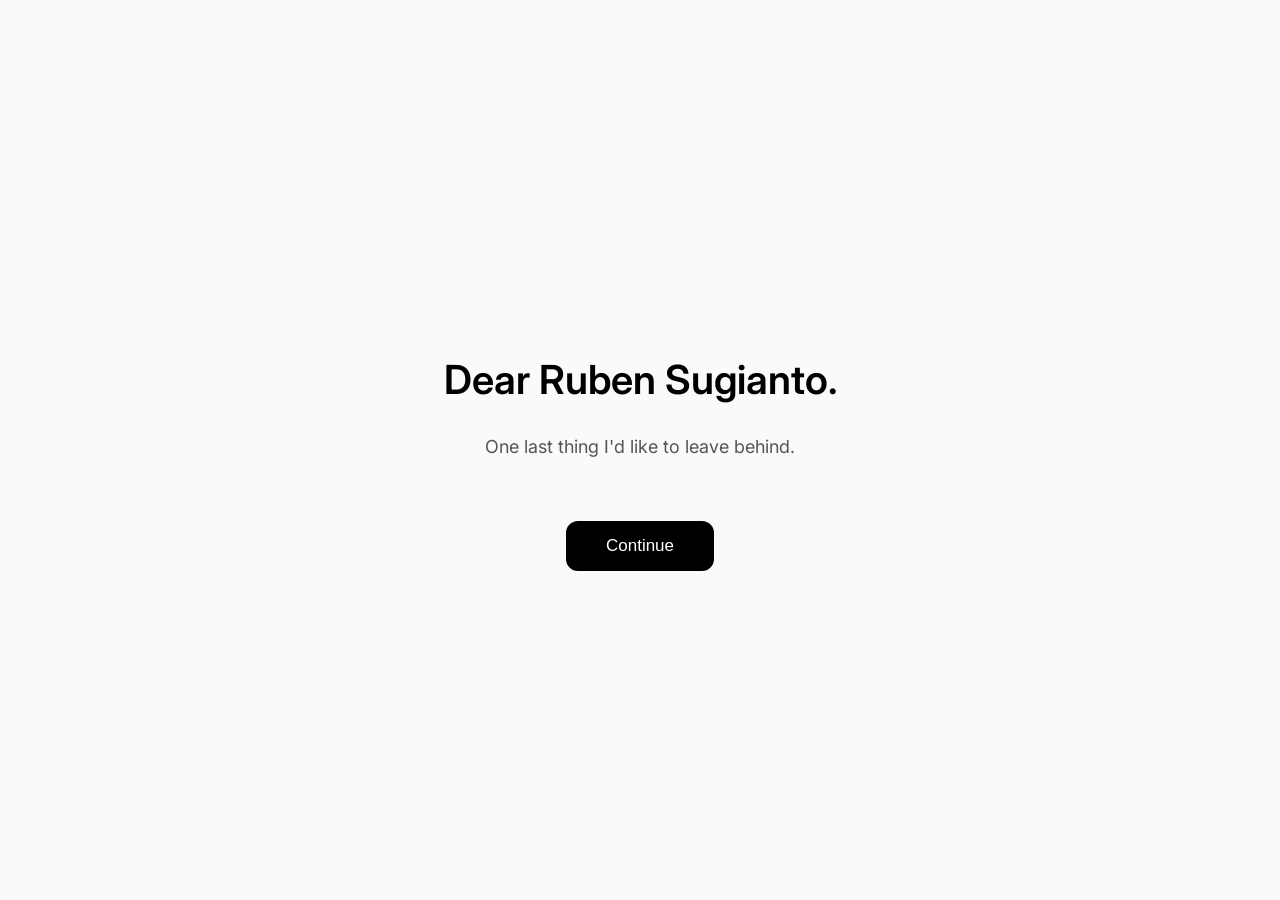
==== index.html @ edd71d2f "Create index.html" ====
<!DOCTYPE html>
<html>

<head>

<meta charset="UTF-8">

<title>Dear Ruben Sugianto</title>

<link rel="preconnect" href="https://fonts.googleapis.com">

<link href="https://fonts.googleapis.com/css2?family=Inter:wght@300;400;600&display=swap" rel="stylesheet">

<style>

body{

font-family:Inter;

background:#fafafa;

display:flex;

justify-content:center;

align-items:center;

height:100vh;

margin:0;

}

.card{

max-width:650px;

padding:60px;

text-align:center;

}

h1{

font-weight:600;

font-size:40px;

}

p{

font-size:18px;

color:#555;

line-height:1.8;

}

button{

margin-top:40px;

padding:15px 40px;

font-size:17px;

border:none;

border-radius:12px;

cursor:pointer;

background:black;

color:white;

}

</style>

</head>

<body>

<div class="card">

<h1>Dear Ruben Sugianto.</h1>

<p>

One last thing I'd like to leave behind.

</p>

<button onclick="location.href='letter.html'">

Continue

</button>

</div>

</body>

</html>
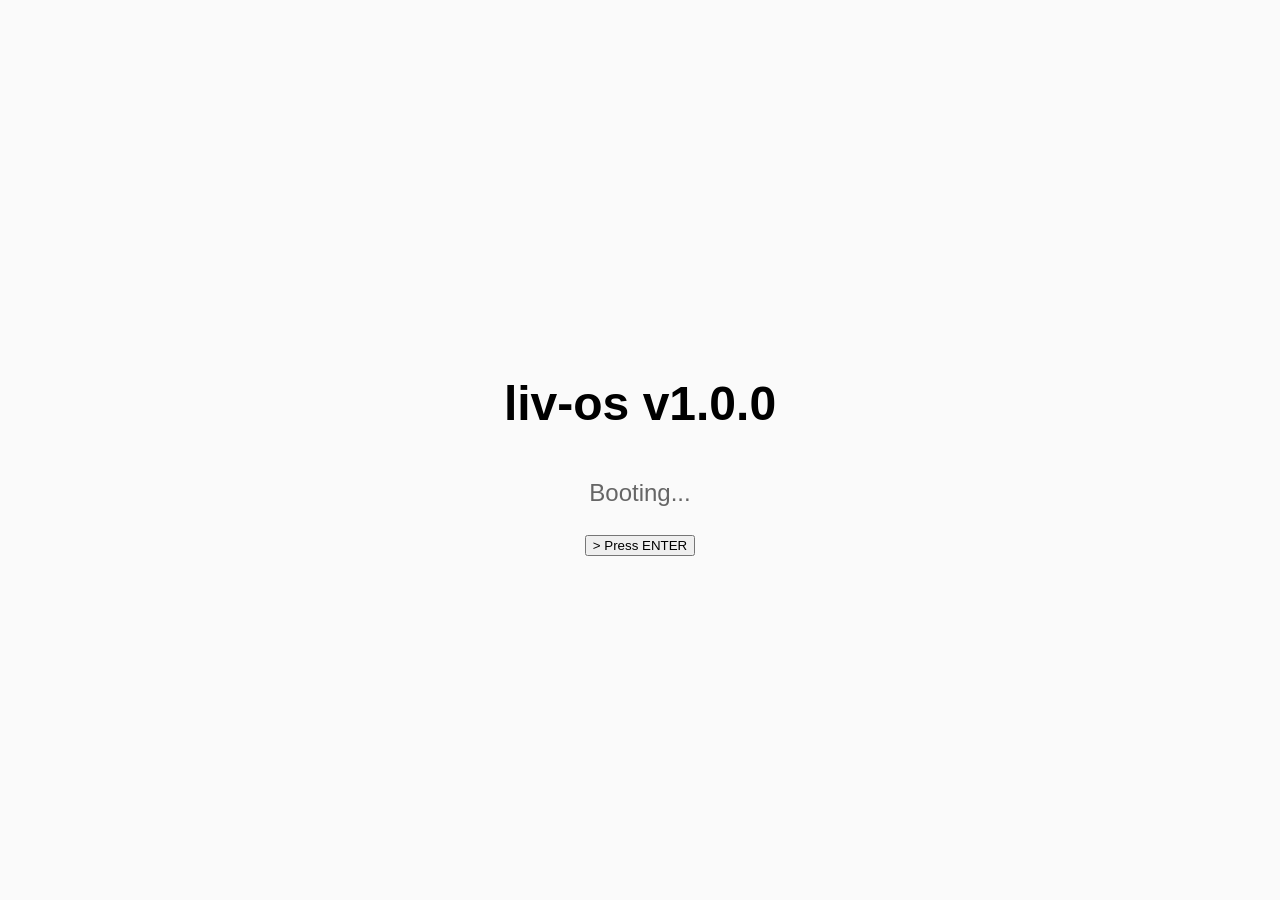
==== commit f4987ba9: "Update index.html" ====
--- a/index.html
+++ b/index.html
@@ -1,108 +1,45 @@
 <!DOCTYPE html>
-<html>
+<html lang="en">
 
 <head>
 
 <meta charset="UTF-8">
+<meta name="viewport" content="width=device-width, initial-scale=1.0">
 
-<title>Dear Ruben Sugianto</title>
+<title>liv-os</title>
 
-<link rel="preconnect" href="https://fonts.googleapis.com">
-
-<link href="https://fonts.googleapis.com/css2?family=Inter:wght@300;400;600&display=swap" rel="stylesheet">
-
-<style>
-
-body{
-
-font-family:Inter;
-
-background:#fafafa;
-
-display:flex;
-
-justify-content:center;
-
-align-items:center;
-
-height:100vh;
-
-margin:0;
-
-}
-
-.card{
-
-max-width:650px;
-
-padding:60px;
-
-text-align:center;
-
-}
-
-h1{
-
-font-weight:600;
-
-font-size:40px;
-
-}
-
-p{
-
-font-size:18px;
-
-color:#555;
-
-line-height:1.8;
-
-}
-
-button{
-
-margin-top:40px;
-
-padding:15px 40px;
-
-font-size:17px;
-
-border:none;
-
-border-radius:12px;
-
-cursor:pointer;
-
-background:black;
-
-color:white;
-
-}
-
-</style>
+<link rel="stylesheet" href="css/style.css">
 
 </head>
 
-<body>
+<body class="boot">
 
-<div class="card">
+<div class="terminal">
 
-<h1>Dear Ruben Sugianto.</h1>
+<h1>liv-os v1.0.0</h1>
 
-<p>
+<p>Booting...</p>
 
-One last thing I'd like to leave behind.
+<div class="progress-container">
 
-</p>
+<div id="progress" class="progress"></div>
 
-<button onclick="location.href='letter.html'">
+</div>
 
-Continue
+<div id="logs"></div>
+
+<div id="systemReady"></div>
+
+<button id="enterButton">
+
+> Press ENTER
 
 </button>
 
 </div>
 
+<script src="js/boot.js"></script>
+
 </body>
 
 </html>
--- a/css/style.css
+++ b/css/style.css
@@ -0,0 +1,86 @@
+body{
+
+    margin:0;
+    background:#fafafa;
+
+    font-family:Inter, sans-serif;
+
+    display:flex;
+    justify-content:center;
+    align-items:center;
+
+    height:100vh;
+
+    text-align:center;
+
+}
+
+.container{
+
+    width:90%;
+    max-width:700px;
+
+}
+
+h1{
+
+    font-size:48px;
+    font-weight:600;
+
+    margin-bottom:40px;
+
+}
+
+p{
+
+    font-size:24px;
+
+    color:#666;
+
+    line-height:1.8;
+
+    margin:20px 0;
+
+}
+
+#continueBtn{
+
+    display:none;
+
+    margin-top:60px;
+
+    text-decoration:none;
+
+    color:black;
+
+    font-weight:600;
+
+    font-size:18px;
+
+    transition:.3s;
+
+}
+
+#continueBtn:hover{
+
+    transform:translateY(-3px);
+
+}
+
+.cursor{
+
+    border-right:2px solid black;
+
+    animation:blink .8s infinite;
+
+}
+
+@keyframes blink{
+
+50%{
+
+border-color:transparent;
+
+}
+
+}
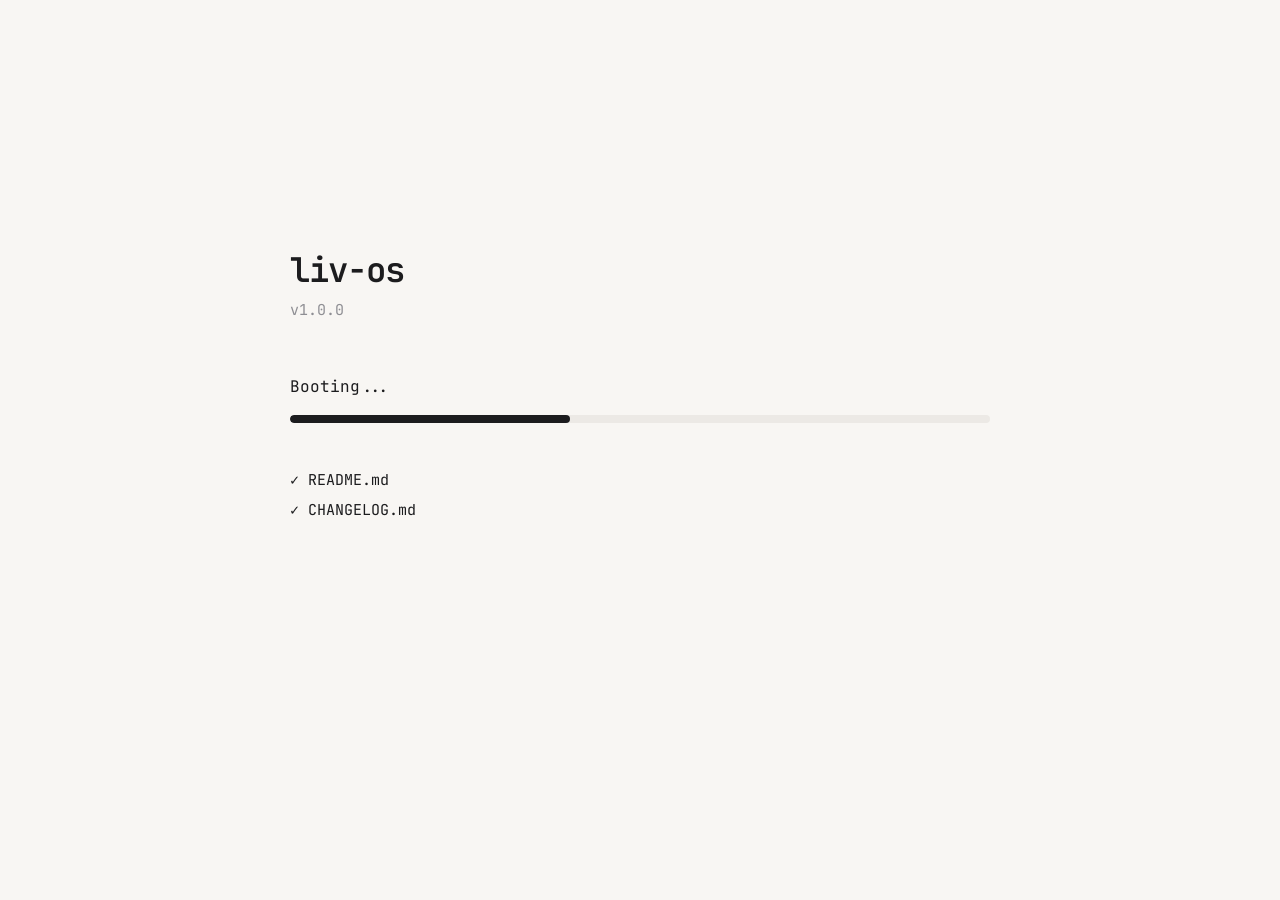
==== commit d78ddfd2: "Finish boot & welcome screens, start envelope v3" ====
--- a/index.html
+++ b/index.html
@@ -4,9 +4,16 @@
 <head>
 
 <meta charset="UTF-8">
+
 <meta name="viewport" content="width=device-width, initial-scale=1.0">
 
 <title>liv-os</title>
+
+<link rel="preconnect" href="https://fonts.googleapis.com">
+
+<link rel="preconnect" href="https://fonts.gstatic.com" crossorigin>
+
+<link href="https://fonts.googleapis.com/css2?family=JetBrains+Mono:wght@400;500;600&display=swap" rel="stylesheet">
 
 <link rel="stylesheet" href="css/style.css">
 
@@ -16,9 +23,29 @@
 
 <div class="terminal">
 
-<h1>liv-os v1.0.0</h1>
+<div class="boot-header">
 
-<p>Booting...</p>
+<div class="logo">
+
+liv-os
+
+</div>
+
+<div class="version">
+
+v1.0.0
+
+</div>
+
+</div>
+
+<div class="boot-status">
+
+<p class="boot-text">
+
+Booting...
+
+</p>
 
 <div class="progress-container">
 
@@ -26,15 +53,23 @@
 
 </div>
 
-<div id="logs"></div>
+</div>
 
-<div id="systemReady"></div>
+<div id="logs" class="logs">
 
-<button id="enterButton">
+</div>
 
-> Press ENTER
+<div id="systemReady" class="system-ready">
 
-</button>
+</div>
+
+<div id="enterButton" class="enter">
+
+<span>&gt; Press ENTER</span>
+
+<span class="cursor">▋</span>
+
+</div>
 
 </div>
 
@@ -42,4 +77,4 @@
 
 </body>
 
-</html>
+</html>
--- a/css/style.css
+++ b/css/style.css
@@ -1,86 +1,324 @@
+/* =========================================================
+   liv-os
+   Boot Screen v2
+   Part 1
+========================================================= */
+
+/* ===========================
+   RESET
+=========================== */
+
+*{
+    margin:0;
+    padding:0;
+    box-sizing:border-box;
+}
+
+html,
 body{
 
-    margin:0;
-    background:#fafafa;
-
-    font-family:Inter, sans-serif;
+    width:100%;
+    height:100%;
+
+}
+
+/* ===========================
+   BODY
+=========================== */
+
+body.boot{
+
+    background:#F8F6F3;
+
+    color:#1C1C1E;
+
+    font-family:"JetBrains Mono", monospace;
 
     display:flex;
+
     justify-content:center;
+
     align-items:center;
 
-    height:100vh;
-
-    text-align:center;
-
-}
-
-.container{
-
-    width:90%;
-    max-width:700px;
-
-}
-
-h1{
-
-    font-size:48px;
+    overflow:hidden;
+
+}
+
+/* ===========================
+   TERMINAL
+=========================== */
+
+.terminal{
+
+    width:700px;
+
+    max-width:90%;
+
+    display:flex;
+
+    flex-direction:column;
+
+    align-items:flex-start;
+
+}
+
+/* ===========================
+   HEADER
+=========================== */
+
+.boot-header{
+
+    margin-bottom:56px;
+
+}
+
+.logo{
+
+    font-size:34px;
+
     font-weight:600;
 
-    margin-bottom:40px;
-
-}
-
-p{
-
-    font-size:24px;
-
-    color:#666;
-
-    line-height:1.8;
-
-    margin:20px 0;
-
-}
-
-#continueBtn{
+    letter-spacing:-1px;
+
+}
+
+.version{
+
+    margin-top:8px;
+
+    color:#8E8E93;
+
+    font-size:15px;
+
+}
+
+/* ===========================
+   BOOT STATUS
+=========================== */
+
+.boot-status{
+
+    width:100%;
+
+}
+
+.boot-text{
+
+    font-size:16px;
+
+    margin-bottom:18px;
+
+}
+
+/* ===========================
+   PROGRESS
+=========================== */
+
+.progress-container{
+
+    width:100%;
+
+    height:8px;
+
+    background:#ECE9E5;
+
+    border-radius:999px;
+
+    overflow:hidden;
+
+}
+
+.progress{
+
+    width:0%;
+
+    height:100%;
+
+    background:#1C1C1E;
+
+    border-radius:999px;
+
+    transition:width .2s linear;
+
+}
+
+/* ===========================
+   LOGS
+=========================== */
+
+.logs{
+
+    margin-top:42px;
+
+    min-height:170px;
+
+    line-height:2;
+
+    font-size:15px;
+
+}
+
+.logs p{
+
+    opacity:0;
+
+    animation:fadeIn .45s forwards;
+
+}
+
+/* ===========================
+   SYSTEM READY
+=========================== */
+
+.system-ready{
+
+    margin-top:18px;
+
+    font-size:15px;
+
+    line-height:2;
+
+}
+/* =========================================================
+   liv-os
+   Boot Screen v2
+   Part 2
+========================================================= */
+
+/* ===========================
+   PRESS ENTER
+=========================== */
+
+.enter{
+
+    margin-top:28px;
+
+    font-size:16px;
 
     display:none;
 
-    margin-top:60px;
-
-    text-decoration:none;
-
-    color:black;
-
-    font-weight:600;
-
-    font-size:18px;
-
-    transition:.3s;
-
-}
-
-#continueBtn:hover{
-
-    transform:translateY(-3px);
-
-}
+    cursor:pointer;
+
+    user-select:none;
+
+    transition:.3s ease;
+
+}
+
+.enter:hover{
+
+    opacity:.65;
+
+}
+
+/* ===========================
+   CURSOR
+=========================== */
 
 .cursor{
 
-    border-right:2px solid black;
-
-    animation:blink .8s infinite;
-
-}
+    display:inline-block;
+
+    margin-left:4px;
+
+    animation:blink .9s infinite;
+
+}
+
+/* ===========================
+   ANIMATIONS
+=========================== */
 
 @keyframes blink{
 
-50%{
-
-border-color:transparent;
-
-}
-
-}
+    0%{
+
+        opacity:1;
+
+    }
+
+    50%{
+
+        opacity:0;
+
+    }
+
+    100%{
+
+        opacity:1;
+
+    }
+
+}
+
+@keyframes fadeIn{
+
+    from{
+
+        opacity:0;
+
+        transform:translateY(6px);
+
+    }
+
+    to{
+
+        opacity:1;
+
+        transform:translateY(0);
+
+    }
+
+}
+
+/* ===========================
+   RESPONSIVE
+=========================== */
+
+@media (max-width:768px){
+
+    .terminal{
+
+        width:92%;
+
+    }
+
+    .logo{
+
+        font-size:28px;
+
+    }
+
+    .version{
+
+        font-size:14px;
+
+    }
+
+    .boot-text{
+
+        font-size:15px;
+
+    }
+
+    .logs{
+
+        font-size:14px;
+
+        min-height:160px;
+
+    }
+
+    .system-ready{
+
+        font-size:14px;
+
+    }
+
+    .enter{
+
+        font-size:15px;
+
+    }
+
+}
